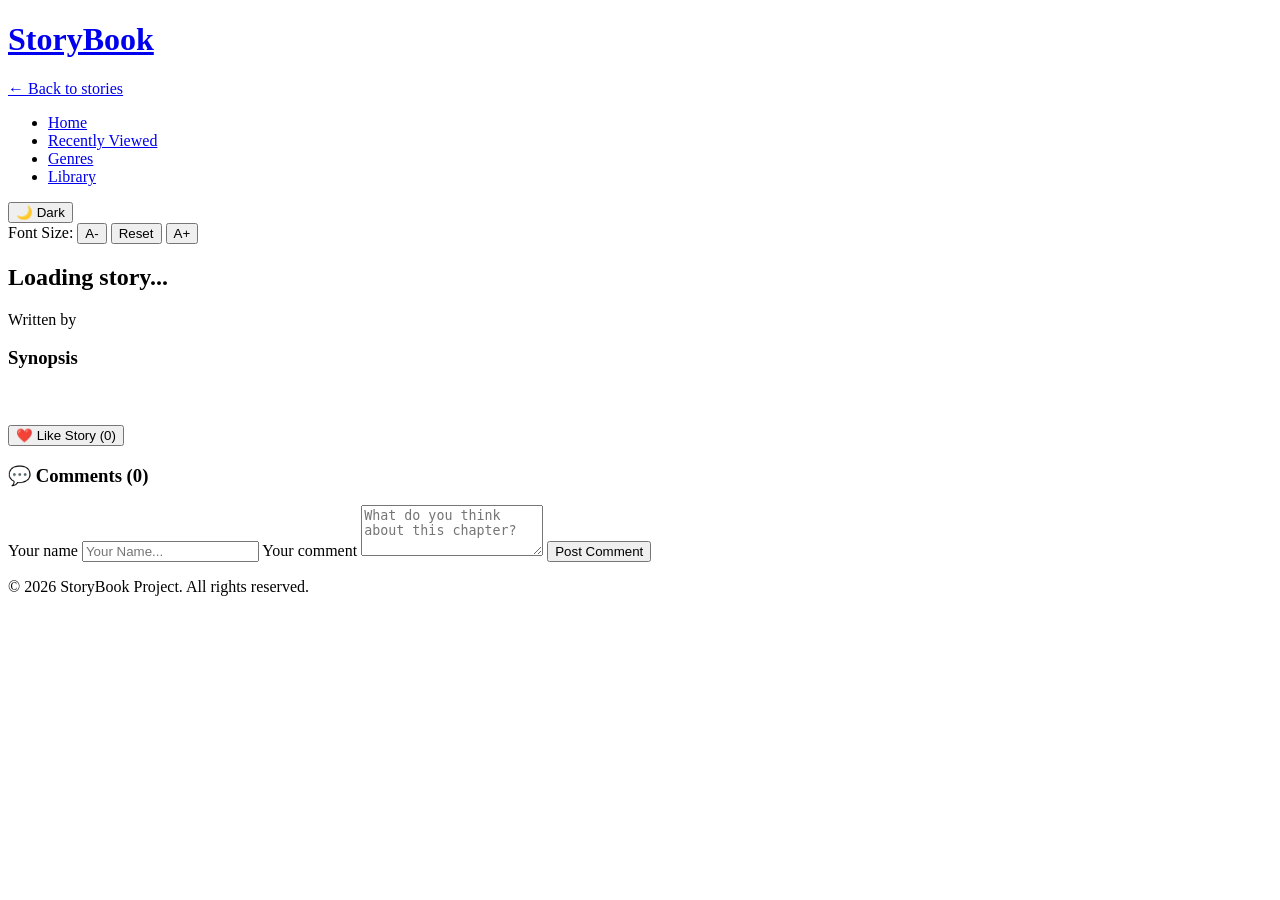
==== story1.html @ 7dba5197 "Add files via upload" ====
<!DOCTYPE html>
<html lang="en">
<head>
  <meta charset="UTF-8">
  <meta name="viewport" content="width=device-width, initial-scale=1.0">
  <title>Read a Story - StoryBook</title>
  <link rel="stylesheet" href="css/style.css?v=20261017">
</head>
<body>
  <div id="progress-bar" aria-hidden="true"></div>

  <header>
    <div class="brand">
      <h1><a href="index.html">StoryBook</a></h1>
      <a class="back-link" href="index.html#home">← Back to stories</a>
    </div>
    <nav aria-label="Main navigation">
      <ul>
        <li><a href="index.html#home">Home</a></li>
        <li><a href="index.html#recent">Recently Viewed</a></li>
        <li><a href="index.html#genre-filter-container">Genres</a></li>
        <li><a href="index.html#library">Library</a></li>
      </ul>
      <button id="theme-toggle" type="button">🌙 Dark</button>
    </nav>
  </header>
  <main>
  <main>
    <div class="reader-toolbar">
      <div class="font-controls">
        <span>Font Size:</span>
        <button id="font-decrease" class="toolbar-btn" type="button" aria-label="Decrease text size">A-</button>
        <button id="font-reset" class="toolbar-btn" type="button">Reset</button>
        <button id="font-increase" class="toolbar-btn" type="button" aria-label="Increase text size">A+</button>
      </div>
    </div>

    <article class="story-reading-area" id="story-content-area">
      <header class="story-header">
        <h2 id="story-title">Loading story...</h2>
        <p class="author">Written by <strong id="story-author"></strong></p>
        <span class="genre-tag" id="story-genre"></span>
      </header>
      <section class="story-meta">
        <h3>Synopsis</h3>
        <p id="story-synopsis"></p>
      </section>
      <figure class="story-image-container">
        <img id="story-cover" src="images/cover1.svg" alt="" class="story-banner">
        <figcaption id="story-image-caption"></figcaption>
      </figure>
      <section class="chapter-content" id="chapter-text">
        <h3 id="chapter-title"></h3>
        <div id="chapter-body"></div>
      </section>
      <div class="interactive-controls">
        <button id="like-btn" class="action-btn" type="button">❤️ Like Story (<span id="like-count">0</span>)</button>
      </div>
      <section class="comments-section">
        <h3>💬 Comments (<span id="comment-count">0</span>)</h3>
        <div class="comment-form">
          <label class="visually-hidden" for="comment-author">Your name</label>
          <input type="text" id="comment-author" placeholder="Your Name..." required>
          <label class="visually-hidden" for="comment-input">Your comment</label>
          <textarea id="comment-input" placeholder="What do you think about this chapter?" rows="3" required></textarea>
          <button id="post-comment-btn" class="action-btn" type="button">Post Comment</button>
        </div>
        <div id="comments-list" class="comments-list"></div>
      </section>
    </article>
  </main>

  <footer>
    <p>&copy; 2026 StoryBook Project. All rights reserved.</p>
  </footer>
  <script src="js/script.js?v=12"></script>
</body>
</html>
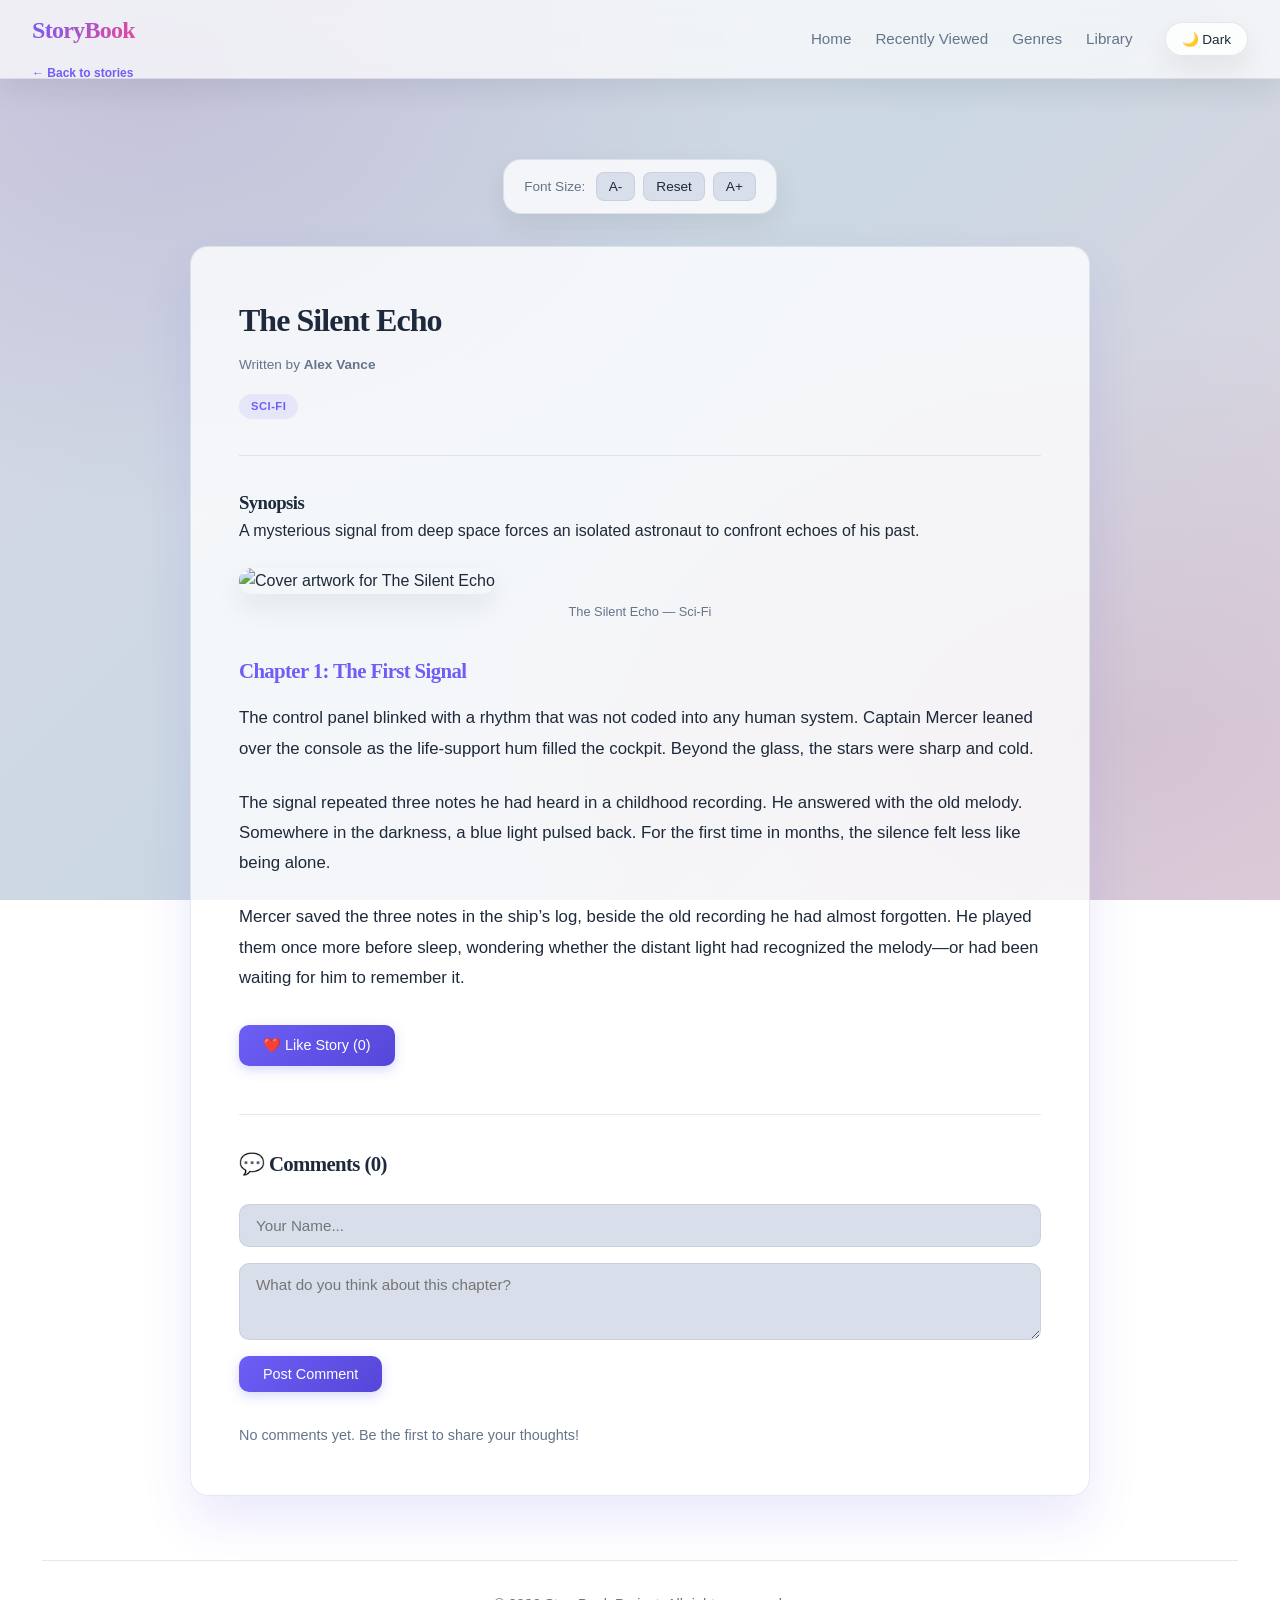
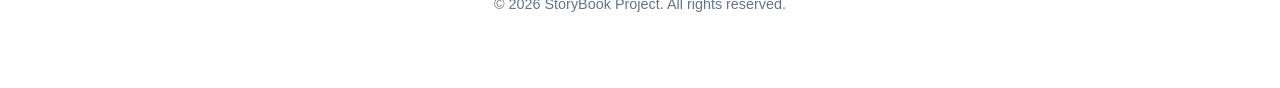
==== commit ef3ba291: "Fix story reader asset paths" ====
--- a/story1.html
+++ b/story1.html
@@ -4,7 +4,7 @@
   <meta charset="UTF-8">
   <meta name="viewport" content="width=device-width, initial-scale=1.0">
   <title>Read a Story - StoryBook</title>
-  <link rel="stylesheet" href="css/style.css?v=20261017">
+  <link rel="stylesheet" href="style.css?v=20261017">
 </head>
 <body>
   <div id="progress-bar" aria-hidden="true"></div>
@@ -46,7 +46,7 @@
         <p id="story-synopsis"></p>
       </section>
       <figure class="story-image-container">
-        <img id="story-cover" src="images/cover1.svg" alt="" class="story-banner">
+        <img id="story-cover" src="cover1.svg" alt="" class="story-banner">
         <figcaption id="story-image-caption"></figcaption>
       </figure>
       <section class="chapter-content" id="chapter-text">
@@ -73,6 +73,6 @@
   <footer>
     <p>&copy; 2026 StoryBook Project. All rights reserved.</p>
   </footer>
-  <script src="js/script.js?v=12"></script>
+  <script src="script.js?v=12"></script>
 </body>
 </html>
--- a/style.css
+++ b/style.css
@@ -0,0 +1,926 @@
+@import url('https://fonts.googleapis.com/css2?family=Playfair+Display:wght@600;700;800&family=Poppins:wght@300;400;500;600;700&display=swap');
+
+html {
+  scroll-behavior: smooth;
+}
+
+:root {
+  --bg-color: #d9deeb;
+  --bg-gradient: radial-gradient(ellipse at 12% 8%, rgba(153, 136, 190, 0.28), transparent 38%),
+    radial-gradient(ellipse at 88% 82%, rgba(190, 145, 169, 0.24), transparent 40%),
+    linear-gradient(135deg, #d7d8e6 0%, #cbd8e2 48%, #e0d2df 100%);
+  --card-bg: rgba(255, 255, 255, 0.78);
+  --header-bg: rgba(255, 255, 255, 0.7);
+  --text-main: #1e293b;
+  --text-muted: #64748b;
+  --primary: #6d5ef6;
+  --primary-hover: #5646d8;
+  --accent: #ec4899;
+  --border-color: rgba(148, 163, 184, 0.24);
+  --shadow-sm: 0 12px 28px rgba(15, 23, 42, 0.08);
+  --shadow-lg: 0 24px 50px rgba(79, 70, 229, 0.12);
+  --radius: 18px;
+  --transition: all 0.35s cubic-bezier(0.4, 0, 0.2, 1);
+}
+
+body.dark-mode {
+  --bg-color: #0b1220;
+  --bg-gradient: radial-gradient(circle at top left, rgba(129, 140, 248, 0.18), transparent 30%),
+    radial-gradient(circle at bottom right, rgba(244, 114, 182, 0.12), transparent 24%),
+    linear-gradient(135deg, #0b1220 0%, #111827 48%, #0f172a 100%);
+  --card-bg: rgba(15, 23, 42, 0.8);
+  --header-bg: rgba(15, 23, 42, 0.72);
+  --text-main: #e2e8f0;
+  --text-muted: #94a3b8;
+  --primary: #8b9cff;
+  --primary-hover: #6d5ef6;
+  --accent: #f472b6;
+  --border-color: rgba(148, 163, 184, 0.2);
+  --shadow-sm: 0 12px 28px rgba(2, 6, 23, 0.3);
+  --shadow-lg: 0 24px 50px rgba(15, 23, 42, 0.42);
+}
+
+/* Sepia Reading Theme */
+body.sepia-mode {
+  --bg-color: #f6ead2;
+  --bg-gradient: radial-gradient(circle at top left, rgba(184, 109, 54, 0.12), transparent 30%),
+    linear-gradient(135deg, #fdf5ea 0%, #f8ebd3 42%, #f1dfc2 100%);
+  --card-bg: rgba(255, 249, 239, 0.8);
+  --header-bg: rgba(255, 249, 239, 0.72);
+  --text-main: #4a3b32;
+  --text-muted: #7c685b;
+  --border-color: rgba(144, 102, 58, 0.22);
+}
+
+* {
+  box-sizing: border-box;
+  margin: 0;
+  padding: 0;
+}
+
+body {
+  min-height: 100vh;
+  display: flex;
+  flex-direction: column;
+  font-family: 'Poppins', 'Segoe UI', sans-serif;
+  background: var(--bg-gradient);
+  background-attachment: fixed;
+  color: var(--text-main);
+  line-height: 1.6;
+  transition: background-color 0.4s ease, color 0.4s ease, background 0.4s ease;
+}
+
+h1, h2, h3, h4 {
+  font-family: 'Playfair Display', Georgia, serif;
+  letter-spacing: -0.03em;
+}
+
+/* Reading Progress Bar */
+#progress-bar {
+  position: fixed;
+  top: 0;
+  left: 0;
+  height: 4px;
+  background: linear-gradient(135deg, var(--primary), var(--accent));
+  width: 0%;
+  z-index: 1000;
+  transition: width 0.1s ease-out;
+}
+
+/* Glassmorphism Header */
+body > header {
+  position: sticky;
+  top: 0;
+  z-index: 100;
+  background-color: var(--header-bg);
+  backdrop-filter: blur(12px);
+  -webkit-backdrop-filter: blur(12px);
+  border-bottom: 1px solid var(--border-color);
+  padding: 1rem 2rem;
+  display: flex;
+  justify-content: space-between;
+  align-items: center;
+  box-shadow: var(--shadow-sm);
+  transition: var(--transition);
+}
+
+body > header h1 {
+  font-size: 1.5rem;
+  font-weight: 700;
+  background: linear-gradient(135deg, var(--primary), var(--accent));
+  background-clip: text;
+  -webkit-background-clip: text;
+  -webkit-text-fill-color: transparent;
+}
+
+body > header h1 a {
+  color: inherit;
+  text-decoration: none;
+}
+
+.brand {
+  display: flex;
+  flex-direction: column;
+  align-items: flex-start;
+  line-height: 1.2;
+}
+
+.brand .back-link {
+  margin: 0.2rem 0 0;
+  font-size: 0.75rem;
+  transform: translateY(1.1rem);
+}
+
+.visually-hidden {
+  position: absolute;
+  width: 1px;
+  height: 1px;
+  padding: 0;
+  margin: -1px;
+  overflow: hidden;
+  clip: rect(0, 0, 0, 0);
+  white-space: nowrap;
+  border: 0;
+}
+
+.eyebrow {
+  color: var(--primary);
+  font-size: 0.75rem;
+  font-weight: 600;
+  letter-spacing: 0.16em;
+  margin-bottom: 0.75rem;
+}
+
+nav {
+  display: flex;
+  align-items: center;
+  gap: 2rem;
+}
+
+nav ul {
+  display: flex;
+  list-style: none;
+  gap: 1.5rem;
+}
+
+nav a {
+  text-decoration: none;
+  color: var(--text-muted);
+  font-weight: 500;
+  font-size: 0.95rem;
+  transition: color 0.25s ease;
+  cursor: pointer;
+}
+
+nav a:hover, nav a.active {
+  color: var(--primary);
+}
+
+/* Theme Toggle Button */
+#theme-toggle {
+  background: var(--card-bg);
+  border: 1px solid var(--border-color);
+  color: var(--text-main);
+  padding: 0.5rem 1rem;
+  border-radius: 50px;
+  cursor: pointer;
+  font-weight: 500;
+  font-size: 0.85rem;
+  display: flex;
+  align-items: center;
+  gap: 0.4rem;
+  box-shadow: var(--shadow-sm);
+  transition: var(--transition);
+}
+
+#theme-toggle:hover {
+  border-color: var(--primary);
+  transform: translateY(-2px);
+}
+
+/* Main Container */
+main {
+  width: 100%;
+  max-width: 96%;
+  margin: 2.5rem auto;
+  padding: 0 1rem;
+}
+
+/* Instant Search Bar */
+.search-container {
+  display: flex;
+  gap: 0.75rem;
+  margin-bottom: 2rem;
+}
+
+.search-container.hidden {
+  display: none;
+}
+
+.search-container input {
+  flex: 1;
+  min-width: 0;
+  padding: 0.85rem 1.25rem;
+  border-radius: var(--radius);
+  border: 1px solid var(--border-color);
+  background-color: var(--card-bg);
+  color: var(--text-main);
+  font-family: 'Poppins', sans-serif;
+  font-size: 1rem;
+  box-shadow: var(--shadow-sm);
+  transition: var(--transition);
+}
+
+.search-container select {
+  min-width: 180px;
+  padding: 0.85rem 1rem;
+  border-radius: var(--radius);
+  border: 1px solid var(--border-color);
+  background-color: var(--card-bg);
+  color: var(--text-main);
+  font-family: 'Poppins', 'Segoe UI', sans-serif;
+  font-size: 0.9rem;
+  box-shadow: var(--shadow-sm);
+  cursor: pointer;
+  transition: var(--transition);
+}
+
+.search-container input:focus,
+.search-container select:focus {
+  outline: none;
+  border-color: var(--primary);
+  box-shadow: 0 0 0 3px rgba(99, 102, 241, 0.15);
+}
+
+/* Animated Hero Section */
+@keyframes heroFloat {
+  0% { transform: translateY(0px); box-shadow: 0 10px 30px rgba(99, 102, 241, 0.08); }
+  50% { transform: translateY(-6px); box-shadow: 0 20px 40px rgba(99, 102, 241, 0.15); }
+  100% { transform: translateY(0px); box-shadow: 0 10px 30px rgba(99, 102, 241, 0.08); }
+}
+
+@keyframes gradientShift {
+  0% { background-position: 0% 50%; }
+  50% { background-position: 100% 50%; }
+  100% { background-position: 0% 50%; }
+}
+
+.hero {
+  text-align: center;
+  margin-bottom: 2.5rem;
+  padding: 3.5rem 1.5rem;
+  background: linear-gradient(135deg, rgba(99, 102, 241, 0.1), rgba(236, 72, 153, 0.1), rgba(129, 140, 248, 0.08));
+  background-size: 200% 200%;
+  animation: gradientShift 8s ease infinite, heroFloat 5s ease-in-out infinite;
+  border-radius: var(--radius);
+  border: 1px solid var(--border-color);
+  transition: var(--transition);
+}
+
+.hero.hidden {
+  display: none;
+}
+
+.hero h2 {
+  font-size: 2.2rem;
+  font-weight: 700;
+  margin-bottom: 0.5rem;
+  background: linear-gradient(135deg, var(--primary), var(--accent));
+  background-clip: text;
+  -webkit-background-clip: text;
+  -webkit-text-fill-color: transparent;
+}
+
+.hero p {
+  color: var(--text-muted);
+  font-size: 1.05rem;
+}
+
+/* Genre Filter Bar */
+.genre-filter-bar {
+  display: flex;
+  gap: 0.75rem;
+  margin-bottom: 2rem;
+  flex-wrap: wrap;
+  transition: var(--transition);
+}
+
+.genre-filter-bar.hidden {
+  display: none;
+}
+
+.genre-pill {
+  background-color: var(--card-bg);
+  border: 1px solid var(--border-color);
+  color: var(--text-muted);
+  padding: 0.5rem 1.25rem;
+  border-radius: 50px;
+  cursor: pointer;
+  font-weight: 500;
+  font-size: 0.9rem;
+  transition: var(--transition);
+}
+
+.genre-pill:hover, .genre-pill.active {
+  background-color: var(--primary);
+  color: #fff;
+  border-color: var(--primary);
+}
+
+/* Empty State Message */
+.empty-state {
+  text-align: center;
+  padding: 4rem 1rem;
+  color: var(--text-muted);
+  font-size: 1.1rem;
+  background: var(--card-bg);
+  border: 1px dashed var(--border-color);
+  border-radius: var(--radius);
+  margin-top: 1rem;
+}
+
+.empty-state.hidden {
+  display: none;
+}
+
+/* Catalog Grid */
+.catalog-section {
+  margin-bottom: 3rem;
+}
+
+.catalog-section.hidden {
+  display: none;
+}
+
+.catalog-section h3 {
+  font-size: 1.4rem;
+  font-weight: 600;
+  margin-bottom: 1.5rem;
+}
+
+.book-grid {
+  display: grid;
+  grid-template-columns: repeat(auto-fit, minmax(280px, 1fr));
+  gap: 2rem;
+}
+
+#recent-grid,
+#book-grid {
+  grid-template-columns: repeat(auto-fill, minmax(min(100%, 360px), 1fr));
+  gap: 1rem;
+}
+
+/* Modern Book Cards */
+.book-card {
+  background-color: var(--card-bg);
+  border-radius: var(--radius);
+  border: 1px solid var(--border-color);
+  box-shadow: var(--shadow-sm);
+  overflow: hidden;
+  display: flex;
+  flex-direction: column;
+  transition: var(--transition);
+}
+
+.book-card.hidden {
+  display: none;
+}
+
+.recent-book-card,
+#book-grid .book-card {
+  flex-direction: row;
+  min-height: 225px;
+}
+
+.recent-book-card .book-cover-wrapper,
+#book-grid .book-cover-wrapper {
+  width: 150px;
+  height: auto;
+  aspect-ratio: 2 / 3;
+}
+
+.recent-book-card .book-cover,
+#book-grid .book-cover {
+  width: 100%;
+  height: 100%;
+  object-fit: cover;
+}
+
+.recent-book-card .book-info,
+#book-grid .book-info {
+  min-width: 0;
+  padding: 0.8rem;
+  justify-content: center;
+}
+
+.recent-book-card .genre-tag,
+#book-grid .genre-tag {
+  margin-bottom: 0.4rem;
+}
+
+.recent-book-card .book-info h4,
+#book-grid .book-info h4 {
+  font-size: 0.95rem;
+}
+
+.recent-book-card .author,
+#book-grid .author {
+  margin-bottom: 0.65rem;
+}
+
+.recent-book-card .read-btn,
+#book-grid .read-btn {
+  padding: 0.5rem 0.7rem;
+  font-size: 0.82rem;
+}
+
+.book-card:hover {
+  transform: translateY(-8px);
+  box-shadow: var(--shadow-lg);
+  border-color: var(--primary);
+}
+
+.book-cover-wrapper {
+  position: relative;
+  overflow: hidden;
+  width: 100%;
+  height: auto;
+  aspect-ratio: 2 / 3;
+  flex: 0 0 auto;
+}
+
+.book-cover {
+  display: block;
+  width: 100%;
+  height: auto;
+  transition: transform 0.6s cubic-bezier(0.25, 1, 0.5, 1);
+}
+
+.book-card:hover .book-cover {
+  transform: scale(1.08);
+}
+
+/* Bookmark Button on Cover */
+.bookmark-btn {
+  position: absolute;
+  top: 12px;
+  right: 12px;
+  background: rgba(0, 0, 0, 0.6);
+  border: none;
+  font-size: 1.1rem;
+  cursor: pointer;
+  width: 38px;
+  height: 38px;
+  border-radius: 50%;
+  display: flex;
+  align-items: center;
+  justify-content: center;
+  transition: var(--transition);
+  backdrop-filter: blur(4px);
+}
+
+.bookmark-btn:hover {
+  transform: scale(1.1);
+  background: rgba(0, 0, 0, 0.8);
+}
+
+.bookmark-btn.saved {
+  background: var(--accent);
+}
+
+.book-info {
+  padding: 1.25rem;
+  display: flex;
+  flex-direction: column;
+  flex-grow: 1;
+}
+
+.genre-tag {
+  display: inline-block;
+  background-color: rgba(99, 102, 241, 0.1);
+  color: var(--primary);
+  font-size: 0.7rem;
+  font-weight: 600;
+  text-transform: uppercase;
+  letter-spacing: 0.5px;
+  padding: 0.25rem 0.75rem;
+  border-radius: 20px;
+  width: fit-content;
+  margin-bottom: 0.75rem;
+}
+
+.book-info h4 {
+  font-size: 1.1rem;
+  font-weight: 600;
+  margin-bottom: 0.2rem;
+  color: var(--text-main);
+  white-space: nowrap;
+  overflow: hidden;
+  text-overflow: ellipsis;
+}
+
+.author {
+  font-size: 0.85rem;
+  color: var(--text-muted);
+  margin-bottom: 1rem;
+}
+
+.toggle-synopsis-btn {
+  background: none;
+  border: none;
+  color: var(--primary);
+  cursor: pointer;
+  font-size: 0.8rem;
+  font-weight: 500;
+  text-align: left;
+  padding: 0;
+  margin-bottom: 0.5rem;
+  transition: opacity 0.2s;
+}
+
+.toggle-synopsis-btn:hover {
+  opacity: 0.8;
+  text-decoration: underline;
+}
+
+.synopsis {
+  font-size: 0.85rem;
+  color: var(--text-muted);
+  margin-bottom: 1rem;
+  max-height: 120px;
+  opacity: 1;
+  overflow: hidden;
+  transition: max-height 0.4s ease, opacity 0.4s ease, margin 0.4s ease;
+}
+
+.synopsis.hidden {
+  max-height: 0;
+  opacity: 0;
+  margin-bottom: 0;
+}
+
+/* Action Buttons */
+.read-btn, .action-btn {
+  display: block;
+  width: 100%;
+  background: linear-gradient(135deg, var(--primary), var(--primary-hover));
+  color: #fff;
+  border: none;
+  padding: 0.7rem 1rem;
+  border-radius: 10px;
+  cursor: pointer;
+  text-align: center;
+  text-decoration: none;
+  font-weight: 500;
+  font-size: 0.9rem;
+  box-shadow: 0 4px 12px rgba(99, 102, 241, 0.25);
+  transition: var(--transition);
+  margin-top: auto;
+}
+
+.read-btn:hover, .action-btn:hover {
+  opacity: 0.92;
+  box-shadow: 0 6px 16px rgba(99, 102, 241, 0.4);
+  transform: translateY(-1px);
+}
+
+.read-btn:active, .action-btn:active {
+  transform: scale(0.97);
+}
+
+/* Reader Customization Toolbar */
+.back-link {
+  display: flex;
+  align-items: center;
+  width: fit-content;
+  color: var(--primary);
+  font-size: 0.9rem;
+  font-weight: 600;
+  text-decoration: none;
+  transition: var(--transition);
+}
+
+.back-link:hover {
+  color: var(--primary-hover);
+  transform: translate(-3px, 1.1rem);
+}
+
+.reader-toolbar {
+  background-color: var(--card-bg);
+  border: 1px solid var(--border-color);
+  border-radius: var(--radius);
+  padding: 0.75rem 1.25rem;
+  margin: 0 auto 2rem;
+  display: flex;
+  justify-content: center;
+  align-items: center;
+  flex-wrap: wrap;
+  gap: 0.75rem;
+  box-shadow: var(--shadow-sm);
+  width: fit-content;
+  max-width: 100%;
+}
+
+.reader-toolbar span {
+  font-size: 0.85rem;
+  font-weight: 500;
+  color: var(--text-muted);
+  margin-right: 0.5rem;
+}
+
+.font-controls, .theme-controls {
+  display: flex;
+  align-items: center;
+  gap: 0.5rem;
+}
+
+.font-controls {
+  justify-content: center;
+  flex-wrap: wrap;
+}
+
+.font-controls span {
+  margin-right: 0.15rem;
+}
+
+.toolbar-btn, .mode-btn {
+  background: var(--bg-color);
+  border: 1px solid var(--border-color);
+  color: var(--text-main);
+  padding: 0.35rem 0.75rem;
+  border-radius: 8px;
+  cursor: pointer;
+  font-size: 0.85rem;
+  font-weight: 500;
+  transition: var(--transition);
+}
+
+.toolbar-btn:hover, .mode-btn:hover {
+  border-color: var(--primary);
+  color: var(--primary);
+}
+
+.mode-btn.active {
+  background: var(--primary);
+  color: #fff;
+  border-color: var(--primary);
+}
+
+/* Story Reading Page Layout */
+.story-reading-area {
+  background-color: var(--card-bg);
+  padding: 3rem;
+  border-radius: var(--radius);
+  border: 1px solid var(--border-color);
+  box-shadow: var(--shadow-lg);
+  max-width: 900px;
+  margin: 0 auto;
+}
+
+.story-header {
+  position: static;
+  display: block;
+  background: transparent;
+  border-bottom: 1px solid var(--border-color);
+  padding-bottom: 1.5rem;
+  margin-bottom: 2rem;
+  box-shadow: none;
+}
+
+.story-header h2 {
+  font-size: 2rem;
+  font-weight: 700;
+  margin-bottom: 0.5rem;
+}
+
+.story-banner {
+  width: 100%;
+  max-height: 400px;
+  object-fit: cover;
+  border-radius: var(--radius);
+  margin: 1.5rem 0 0.5rem 0;
+  box-shadow: var(--shadow-sm);
+}
+
+figcaption {
+  font-size: 0.8rem;
+  color: var(--text-muted);
+  text-align: center;
+  margin-bottom: 2rem;
+}
+
+.chapter-content h3 {
+  font-size: 1.3rem;
+  font-weight: 600;
+  margin-bottom: 1rem;
+  color: var(--primary);
+}
+
+.chapter-content p {
+  margin-bottom: 1.5rem;
+  font-size: 1.05rem;
+  color: var(--text-main);
+  line-height: 1.8;
+  transition: font-size 0.2s ease;
+}
+
+.no-comments {
+  color: var(--text-muted);
+  font-size: 0.9rem;
+}
+
+.interactive-controls {
+  margin-top: 2rem;
+  display: flex;
+  justify-content: flex-start;
+}
+
+#like-btn {
+  width: auto;
+  padding: 0.75rem 1.5rem;
+}
+
+/* Comments Section */
+.comments-section {
+  margin-top: 3rem;
+  border-top: 1px solid var(--border-color);
+  padding-top: 2rem;
+}
+
+.comments-section h3 {
+  font-size: 1.3rem;
+  margin-bottom: 1.5rem;
+}
+
+.comment-form {
+  display: flex;
+  flex-direction: column;
+  gap: 1rem;
+  margin-bottom: 2rem;
+}
+
+.comment-form input, .comment-form textarea {
+  width: 100%;
+  padding: 0.75rem 1rem;
+  border-radius: 10px;
+  border: 1px solid var(--border-color);
+  background-color: var(--bg-color);
+  color: var(--text-main);
+  font-family: 'Poppins', sans-serif;
+  font-size: 0.95rem;
+}
+
+.comment-form input:focus, .comment-form textarea:focus {
+  outline: none;
+  border-color: var(--primary);
+}
+
+.comment-form button {
+  width: fit-content;
+  padding: 0.6rem 1.5rem;
+}
+
+.comments-list {
+  display: flex;
+  flex-direction: column;
+  gap: 1rem;
+}
+
+.comment-item {
+  background-color: var(--bg-color);
+  border: 1px solid var(--border-color);
+  padding: 1rem;
+  border-radius: 10px;
+}
+
+.comment-header {
+  display: flex;
+  justify-content: space-between;
+  margin-bottom: 0.4rem;
+  font-size: 0.85rem;
+}
+
+.comment-author {
+  font-weight: 600;
+  color: var(--primary);
+}
+
+.comment-date {
+  color: var(--text-muted);
+}
+
+.comment-text {
+  font-size: 0.95rem;
+  color: var(--text-main);
+}
+
+/* Footer */
+footer {
+  text-align: center;
+  padding: 2rem;
+  background-color: var(--card-bg);
+  border-top: 1px solid var(--border-color);
+  margin-top: 4rem;
+  color: var(--text-muted);
+  font-size: 0.9rem;
+}
+
+@media (max-width: 640px) {
+  body > header {
+    padding: 0.85rem 1rem;
+    align-items: flex-start;
+    gap: 0.75rem;
+  }
+
+  header h1 {
+    font-size: 1.25rem;
+  }
+
+  nav {
+    gap: 0.75rem;
+    flex-wrap: wrap;
+    justify-content: flex-end;
+  }
+
+  nav ul {
+    gap: 0.8rem;
+  }
+
+  nav a {
+    font-size: 0.82rem;
+  }
+
+  #theme-toggle {
+    padding: 0.4rem 0.75rem;
+  }
+
+  main {
+    max-width: 100%;
+    margin: 1.5rem auto;
+  }
+
+  .hero {
+    padding: 2.5rem 1rem;
+  }
+
+  .hero h2 {
+    font-size: 1.8rem;
+  }
+
+  .search-container {
+    flex-direction: column;
+  }
+
+  .search-container select {
+    width: 100%;
+  }
+
+  .book-grid {
+    grid-template-columns: repeat(auto-fit, minmax(220px, 1fr));
+    gap: 1rem;
+  }
+
+  #recent-grid,
+  #book-grid {
+    grid-template-columns: minmax(0, 1fr);
+  }
+
+  .recent-book-card .book-cover-wrapper,
+  #book-grid .book-cover-wrapper {
+    width: 120px;
+  }
+
+  .book-cover-wrapper {
+    aspect-ratio: 2 / 3;
+  }
+
+  .story-reading-area {
+    padding: 1.5rem;
+  }
+
+  .reader-toolbar {
+    padding: 0.7rem 0.85rem;
+    gap: 0.5rem;
+  }
+
+  .font-controls {
+    gap: 0.4rem;
+  }
+
+  .toolbar-btn {
+    min-width: 42px;
+    min-height: 38px;
+  }
+}
+
+@media (prefers-reduced-motion: reduce) {
+  html {
+    scroll-behavior: auto;
+  }
+
+  *, *::before, *::after {
+    animation-duration: 0.01ms !important;
+    animation-iteration-count: 1 !important;
+    transition-duration: 0.01ms !important;
+  }
+}
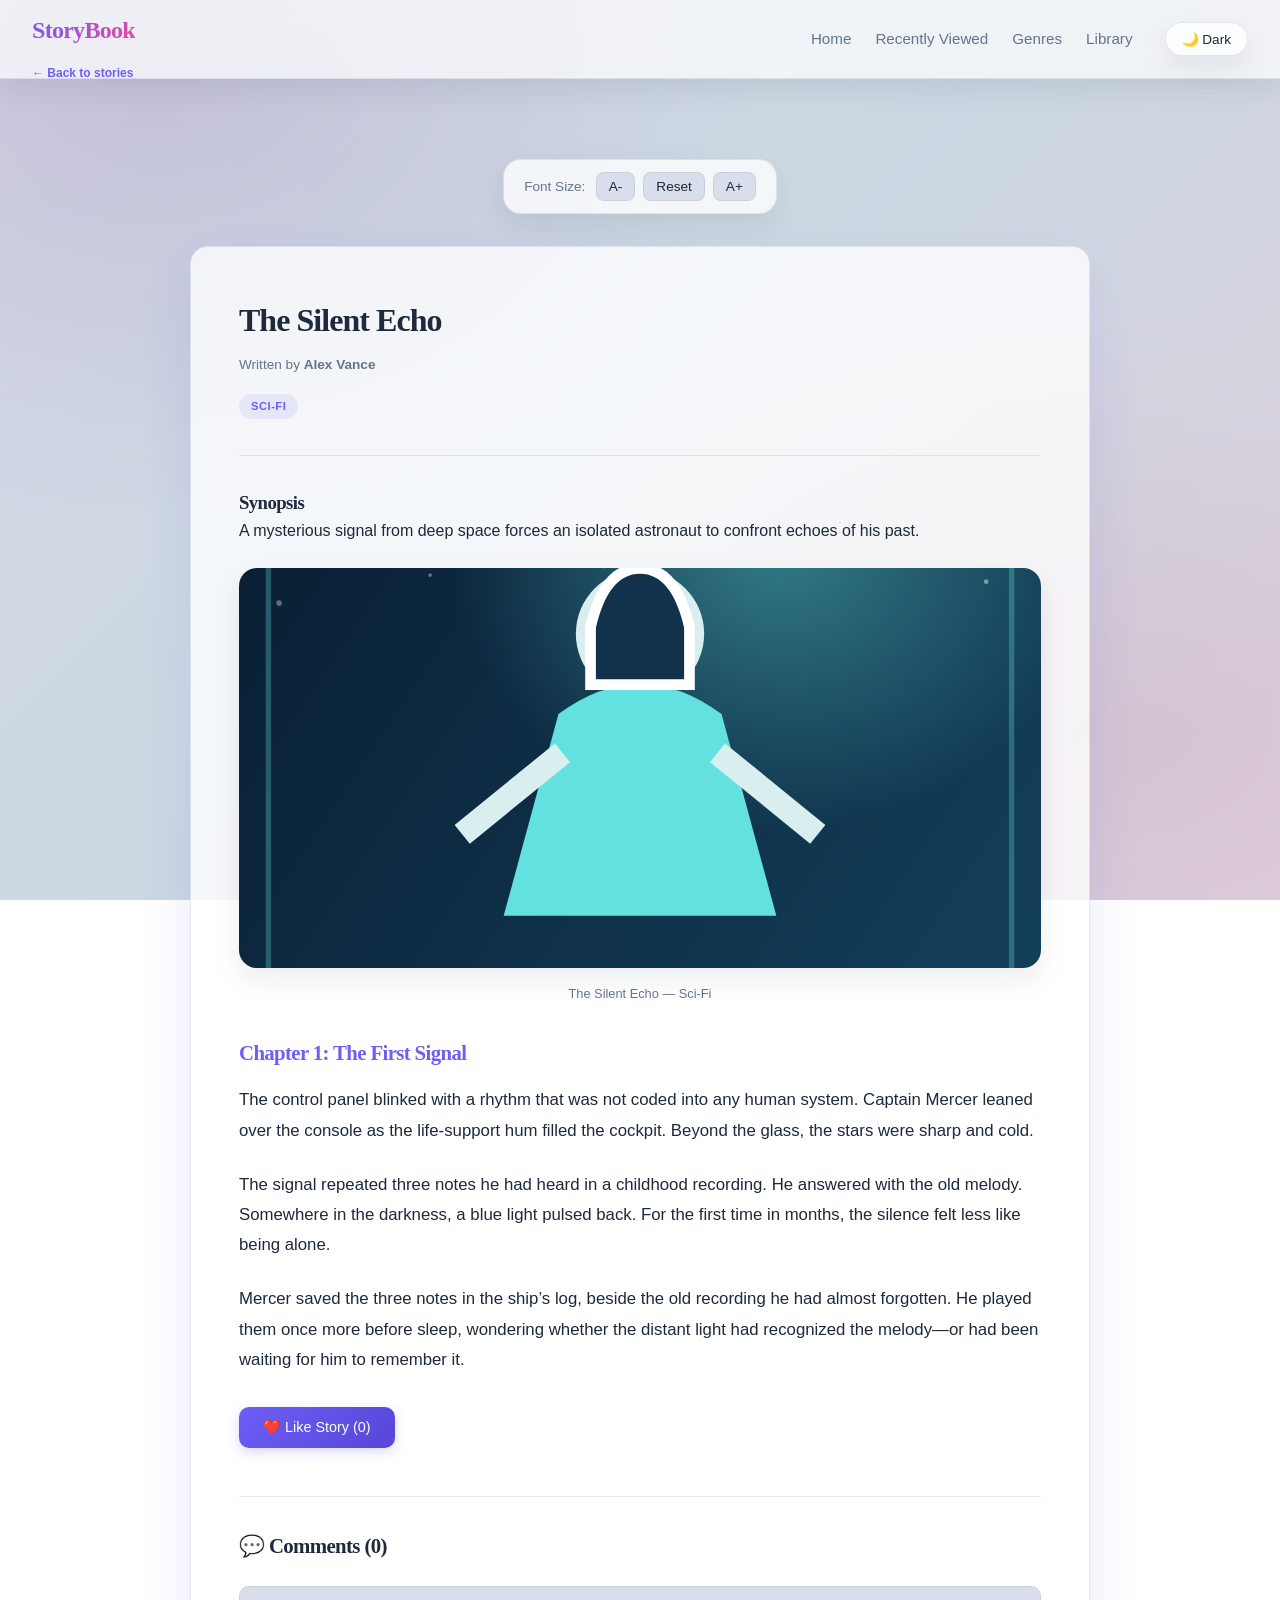
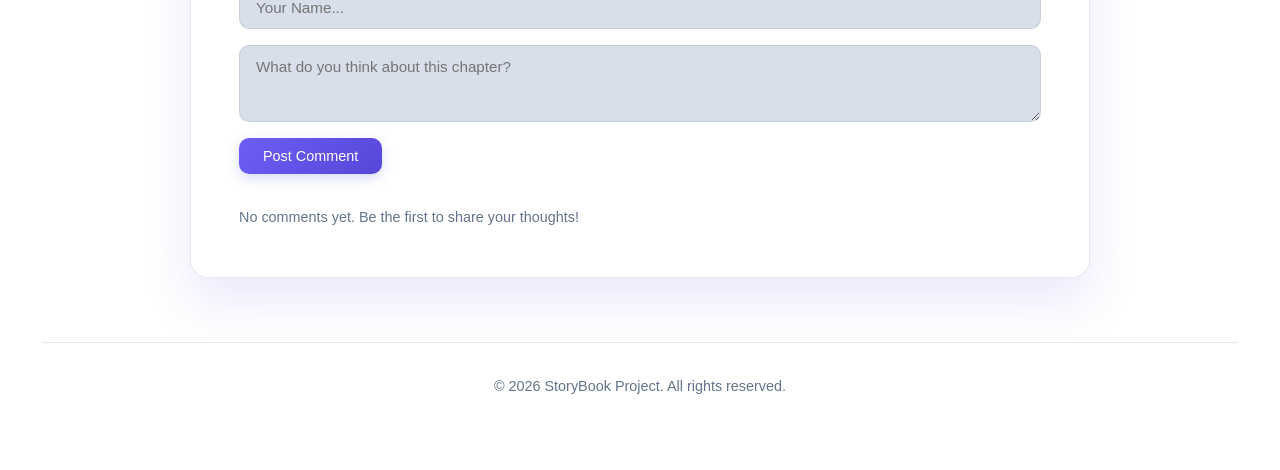
==== commit 9cc18d76: "Bust story reader script cache Updated the script version and ensured proper HTML structure." ====
--- a/story1.html
+++ b/story1.html
@@ -73,6 +73,6 @@
   <footer>
     <p>&copy; 2026 StoryBook Project. All rights reserved.</p>
   </footer>
-  <script src="script.js?v=12"></script>
+  <script src="script.js?v=13"></script>
 </body>
 </html>
